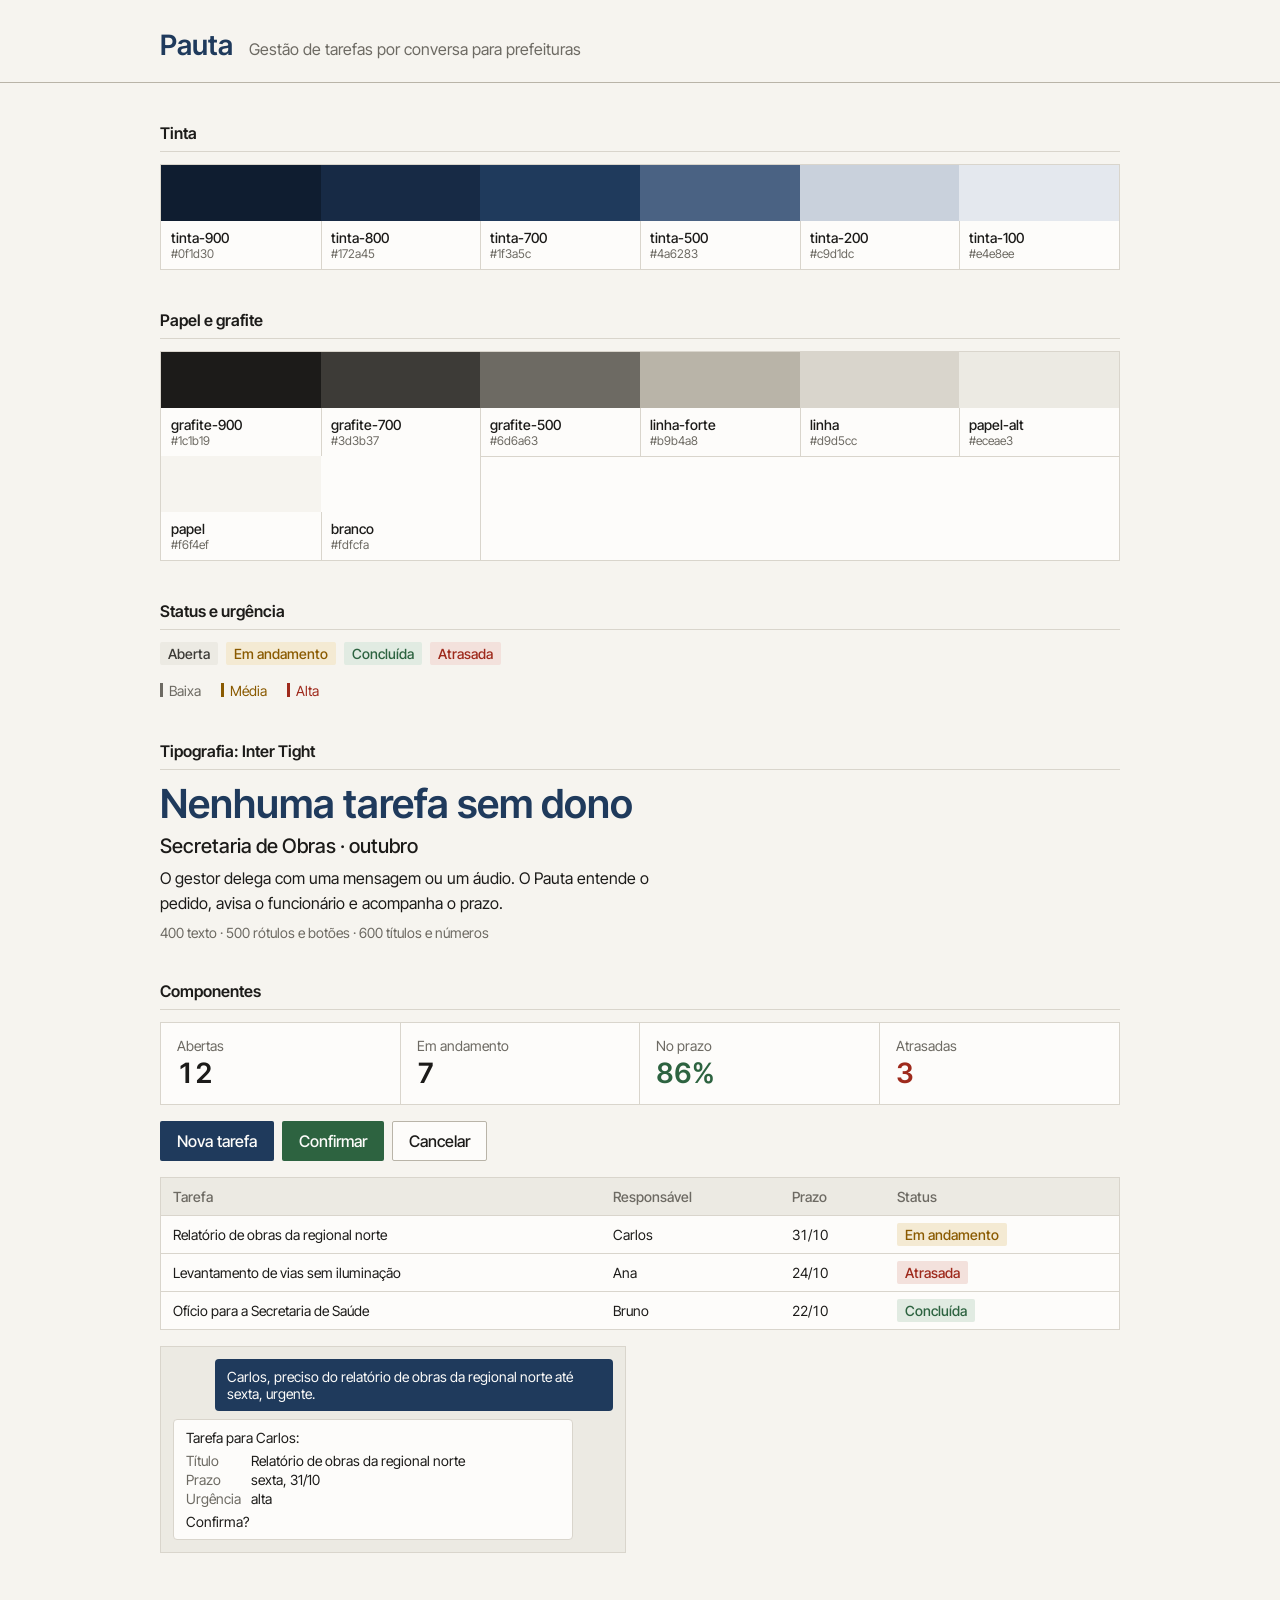
==== design/paleta.html @ 8f881432 "design: adiciona paleta de cores e tipografia do Pauta - tokens.css: fonte Inter Tight (400/500/600)" ====
<!doctype html>
<html lang="pt-BR">
<head>
<meta charset="utf-8">
<meta name="viewport" content="width=device-width, initial-scale=1">
<title>Pauta · Paleta</title>
<link rel="stylesheet" href="tokens.css">
<style>
  body { margin: 0; }
  header { border-bottom: 1px solid var(--linha-forte); }
  header .in, main { max-width: 960px; margin: 0 auto; padding: 0 16px; }
  header .in { display: flex; align-items: baseline; gap: 16px; padding-top: 28px; padding-bottom: 20px; }
  header h1 { font-size: var(--fs-xl); font-weight: var(--fw-semibold); color: var(--primary); margin: 0; }
  header p { margin: 0; color: var(--text-muted); }
  main { padding-bottom: 64px; }
  h2 { font-size: var(--fs-md); font-weight: var(--fw-semibold); margin: 40px 0 12px; padding-bottom: 8px; border-bottom: 1px solid var(--border); }

  .row { display: grid; grid-template-columns: repeat(auto-fill, minmax(140px, 1fr)); border: 1px solid var(--border); background: var(--surface); }
  .sw { border-right: 1px solid var(--border); border-bottom: 1px solid var(--border); margin: 0 -1px -1px 0; font-size: var(--fs-xs); }
  .sw div { height: 56px; }
  .sw span { display: block; padding: 8px 10px; color: var(--text-muted); }
  .sw b { display: block; font-weight: var(--fw-medium); font-size: var(--fs-sm); color: var(--text); }

  .tags { display: flex; gap: 8px; flex-wrap: wrap; }
  .tag { padding: 3px 8px; border-radius: var(--radius-sm); font-size: var(--fs-sm); font-weight: var(--fw-medium); }
  .urg { display: inline-flex; align-items: center; gap: 6px; font-size: var(--fs-sm); color: var(--text-muted); margin-right: 16px; }
  .urg i { width: 3px; height: 14px; background: currentColor; }

  .type p { margin: 8px 0; }

  .kpis { display: grid; grid-template-columns: repeat(auto-fit, minmax(140px, 1fr)); border: 1px solid var(--border); background: var(--surface); }
  .kpi { padding: 14px 16px; border-right: 1px solid var(--border); }
  .kpi:last-child { border-right: 0; }
  .kpi .k { color: var(--text-muted); font-size: var(--fs-sm); }
  .kpi .v { font-size: var(--fs-xl); font-weight: var(--fw-semibold); margin-top: 2px; }

  .btns { display: flex; gap: 8px; flex-wrap: wrap; margin-top: 16px; }
  button { font: inherit; font-weight: var(--fw-medium); border: 1px solid transparent; border-radius: var(--radius-sm); padding: 9px 16px; cursor: pointer; }
  .b1 { background: var(--primary); color: var(--on-primary); }
  .b1:hover { background: var(--primary-hover); }
  .b2 { background: var(--positivo); color: var(--on-primary); }
  .b3 { background: var(--surface); color: var(--text); border-color: var(--linha-forte); }

  table { width: 100%; border-collapse: collapse; background: var(--surface); border: 1px solid var(--border); margin-top: 16px; font-size: var(--fs-sm); }
  th { text-align: left; font-weight: var(--fw-medium); color: var(--text-muted); background: var(--papel-alt); }
  th, td { padding: 10px 12px; border-bottom: 1px solid var(--border); }

  .chat { max-width: 440px; margin-top: 16px; display: grid; gap: 8px; background: var(--papel-alt); padding: 12px; border: 1px solid var(--border); }
  .msg { padding: 9px 12px; border-radius: var(--radius-md); font-size: var(--fs-sm); max-width: 85%; }
  .me { background: var(--primary); color: var(--on-primary); justify-self: end; }
  .bot { background: var(--surface); border: 1px solid var(--border); }
  .bot dl { display: grid; grid-template-columns: auto 1fr; gap: 2px 10px; margin: 6px 0; }
  .bot dt { color: var(--text-muted); }
  .bot dd { margin: 0; }
</style>
</head>
<body>
<header>
  <div class="in">
    <h1>Pauta</h1>
    <p>Gestão de tarefas por conversa para prefeituras</p>
  </div>
</header>
<main>
  <h2>Tinta</h2>
  <div class="row" id="tinta"></div>
  <h2>Papel e grafite</h2>
  <div class="row" id="base"></div>

  <h2>Status e urgência</h2>
  <div class="tags">
    <span class="tag" style="color:var(--status-aberta);background:var(--status-aberta-bg)">Aberta</span>
    <span class="tag" style="color:var(--status-andamento);background:var(--status-andamento-bg)">Em andamento</span>
    <span class="tag" style="color:var(--status-concluida);background:var(--status-concluida-bg)">Concluída</span>
    <span class="tag" style="color:var(--status-atrasada);background:var(--status-atrasada-bg)">Atrasada</span>
  </div>
  <p>
    <span class="urg" style="color:var(--urgencia-baixa)"><i></i>Baixa</span>
    <span class="urg" style="color:var(--urgencia-media)"><i></i>Média</span>
    <span class="urg" style="color:var(--urgencia-alta)"><i></i>Alta</span>
  </p>

  <h2>Tipografia: Inter Tight</h2>
  <div class="type">
    <p style="font-size:var(--fs-2xl);font-weight:600;color:var(--primary);line-height:1.1">Nenhuma tarefa sem dono</p>
    <p style="font-size:var(--fs-lg);font-weight:500">Secretaria de Obras · outubro</p>
    <p style="max-width:60ch;line-height:1.55">O gestor delega com uma mensagem ou um áudio. O Pauta entende o pedido, avisa o funcionário e acompanha o prazo.</p>
    <p style="font-size:var(--fs-sm);color:var(--text-muted)">400 texto · 500 rótulos e botões · 600 títulos e números</p>
  </div>

  <h2>Componentes</h2>
  <div class="kpis">
    <div class="kpi"><div class="k">Abertas</div><div class="v num">12</div></div>
    <div class="kpi"><div class="k">Em andamento</div><div class="v num">7</div></div>
    <div class="kpi"><div class="k">No prazo</div><div class="v num" style="color:var(--positivo)">86%</div></div>
    <div class="kpi"><div class="k">Atrasadas</div><div class="v num" style="color:var(--status-atrasada)">3</div></div>
  </div>
  <div class="btns">
    <button class="b1">Nova tarefa</button>
    <button class="b2">Confirmar</button>
    <button class="b3">Cancelar</button>
  </div>

  <table>
    <tr><th>Tarefa</th><th>Responsável</th><th>Prazo</th><th>Status</th></tr>
    <tr><td>Relatório de obras da regional norte</td><td>Carlos</td><td class="num">31/10</td><td><span class="tag" style="color:var(--status-andamento);background:var(--status-andamento-bg)">Em andamento</span></td></tr>
    <tr><td>Levantamento de vias sem iluminação</td><td>Ana</td><td class="num">24/10</td><td><span class="tag" style="color:var(--status-atrasada);background:var(--status-atrasada-bg)">Atrasada</span></td></tr>
    <tr><td>Ofício para a Secretaria de Saúde</td><td>Bruno</td><td class="num">22/10</td><td><span class="tag" style="color:var(--status-concluida);background:var(--status-concluida-bg)">Concluída</span></td></tr>
  </table>

  <div class="chat">
    <div class="msg me">Carlos, preciso do relatório de obras da regional norte até sexta, urgente.</div>
    <div class="msg bot">
      Tarefa para Carlos:
      <dl><dt>Título</dt><dd>Relatório de obras da regional norte</dd><dt>Prazo</dt><dd>sexta, 31/10</dd><dt>Urgência</dt><dd>alta</dd></dl>
      Confirma?
    </div>
  </div>
</main>
<script>
  const groups = {
    tinta: ["tinta-900","tinta-800","tinta-700","tinta-500","tinta-200","tinta-100"],
    base: ["grafite-900","grafite-700","grafite-500","linha-forte","linha","papel-alt","papel","branco"],
  };
  const css = getComputedStyle(document.documentElement);
  for (const [g, names] of Object.entries(groups)) {
    document.getElementById(g).innerHTML = names.map(n => {
      const v = css.getPropertyValue(`--${n}`).trim();
      return `<div class="sw"><div style="background:${v}"></div><span><b>${n}</b>${v}</span></div>`;
    }).join("");
  }
</script>
</body>
</html>
---- design/tokens.css ----
/* Pauta · design tokens
 * Fonte: Inter Tight (Google Fonts)
 * Paleta: tinta azul de documento oficial sobre papel, com cores de carimbo
 * para os estados. Sem gradientes, raios curtos, pesos contidos.
 */
@import url("https://fonts.googleapis.com/css2?family=Inter+Tight:wght@400;500;600&display=swap");

:root {
  /* Tipografia */
  --font-sans: "Inter Tight", system-ui, -apple-system, "Segoe UI", Roboto, sans-serif;
  --fw-regular: 400;
  --fw-medium: 500;
  --fw-semibold: 600; /* teto: títulos e números */

  --fs-xs: 0.75rem;   /* 12 */
  --fs-sm: 0.875rem;  /* 14 */
  --fs-md: 1rem;      /* 16 */
  --fs-lg: 1.25rem;   /* 20 */
  --fs-xl: 1.75rem;   /* 28 */
  --fs-2xl: 2.5rem;   /* 40 */

  /* Tinta: marca, títulos, botão principal */
  --tinta-900: #0f1d30;
  --tinta-800: #172a45;
  --tinta-700: #1f3a5c; /* cor da marca */
  --tinta-500: #4a6283;
  --tinta-200: #c9d1dc;
  --tinta-100: #e4e8ee;

  /* Papel e grafite: fundos, bordas, texto */
  --papel:      #f6f4ef;
  --papel-alt:  #eceae3;
  --branco:     #fdfcfa;
  --linha:      #d9d5cc;
  --linha-forte:#b9b4a8;
  --grafite-900:#1c1b19;
  --grafite-700:#3d3b37;
  --grafite-500:#6d6a63;

  /* Estados, em cores de carimbo (texto / fundo) */
  --status-aberta:        #3d3b37;
  --status-aberta-bg:     #eceae3;
  --status-andamento:     #8a5a00;
  --status-andamento-bg:  #f4ead3;
  --status-concluida:     #2d6340;
  --status-concluida-bg:  #e1ebe2;
  --status-atrasada:      #9e2a1c;
  --status-atrasada-bg:   #f3e1dc;

  /* Urgência */
  --urgencia-baixa: #6d6a63;
  --urgencia-media: #8a5a00;
  --urgencia-alta:  #9e2a1c;

  /* Papéis semânticos */
  --bg:            var(--papel);
  --surface:       var(--branco);
  --text:          var(--grafite-900);
  --text-muted:    var(--grafite-500);
  --border:        var(--linha);
  --primary:       var(--tinta-700);
  --primary-hover: var(--tinta-800);
  --on-primary:    var(--branco);
  --positivo:      var(--status-concluida); /* confirmar, no prazo */
  --focus-ring:    var(--tinta-500);

  --radius-sm: 2px;
  --radius-md: 4px;
}

html {
  font-family: var(--font-sans);
  font-weight: var(--fw-regular);
  color: var(--text);
  background: var(--bg);
  -webkit-font-smoothing: antialiased;
}

/* Números do dashboard alinhados */
.num {
  font-variant-numeric: tabular-nums;
}
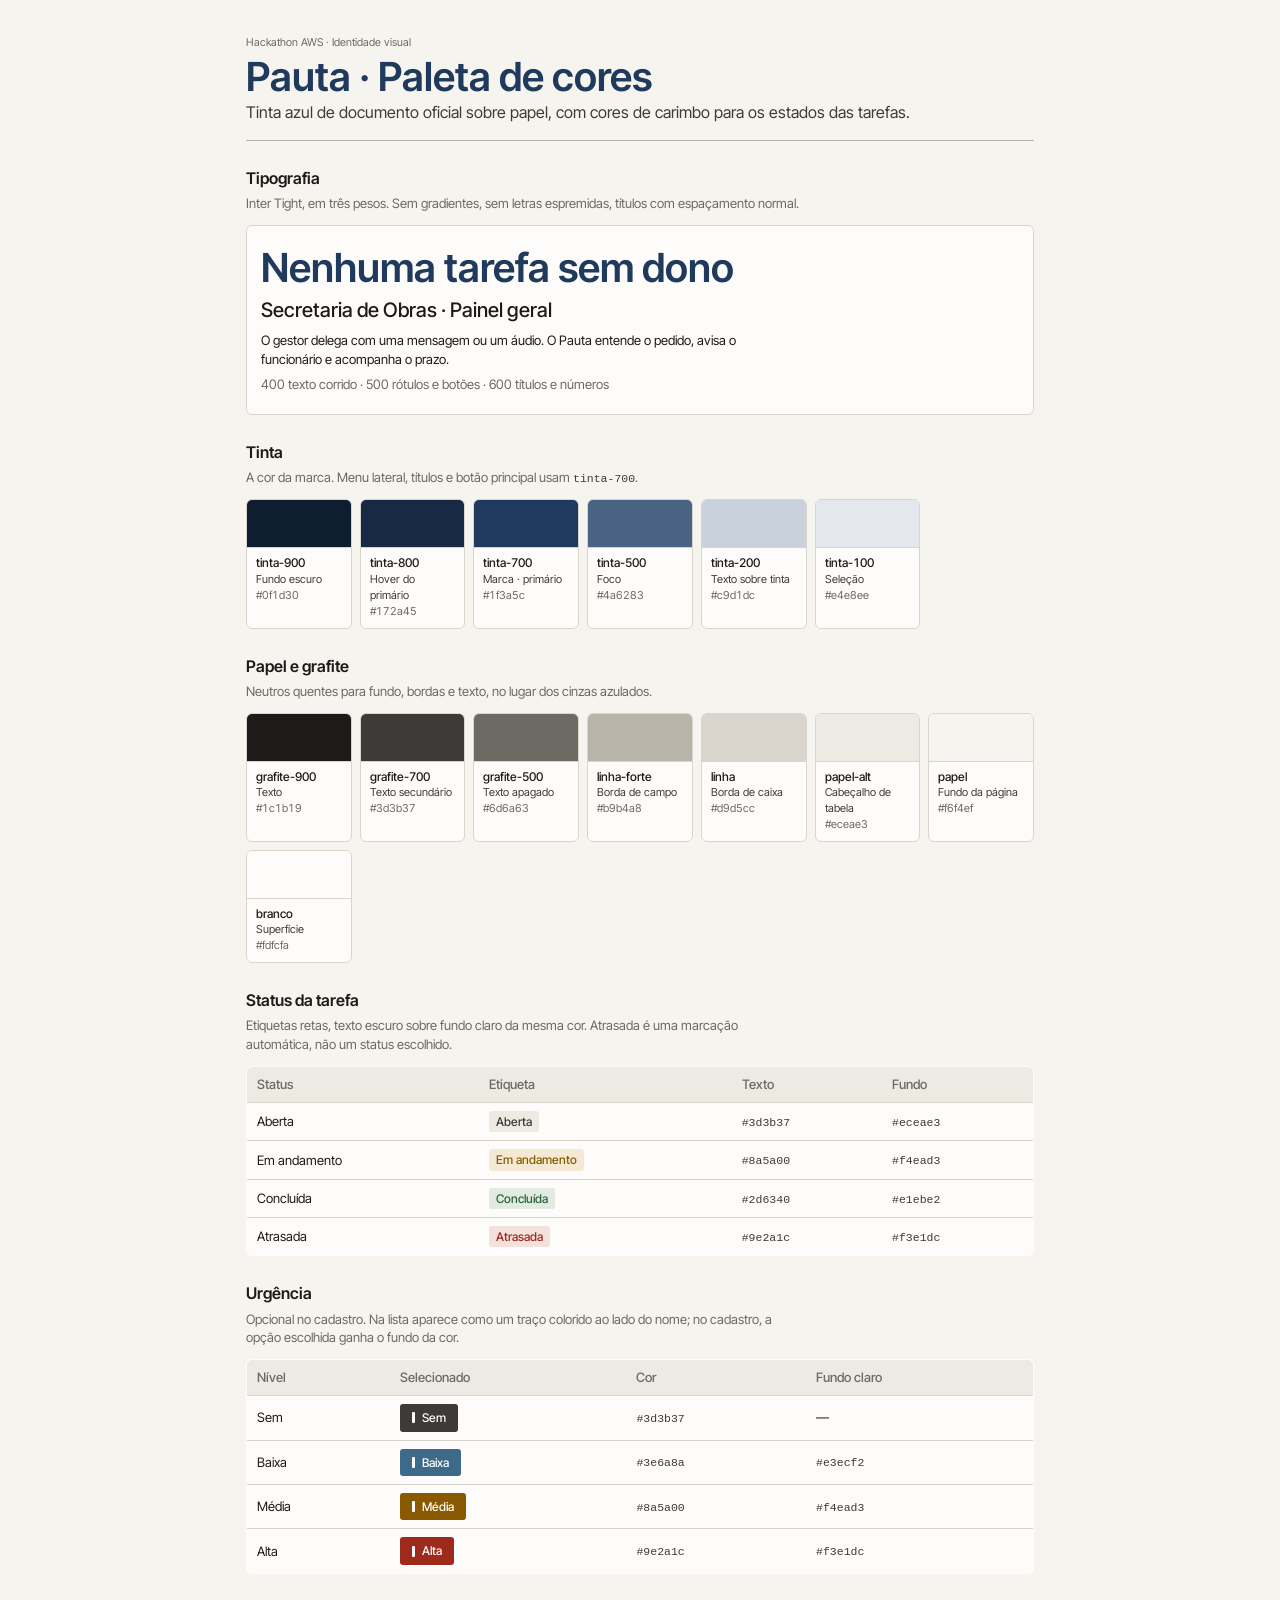
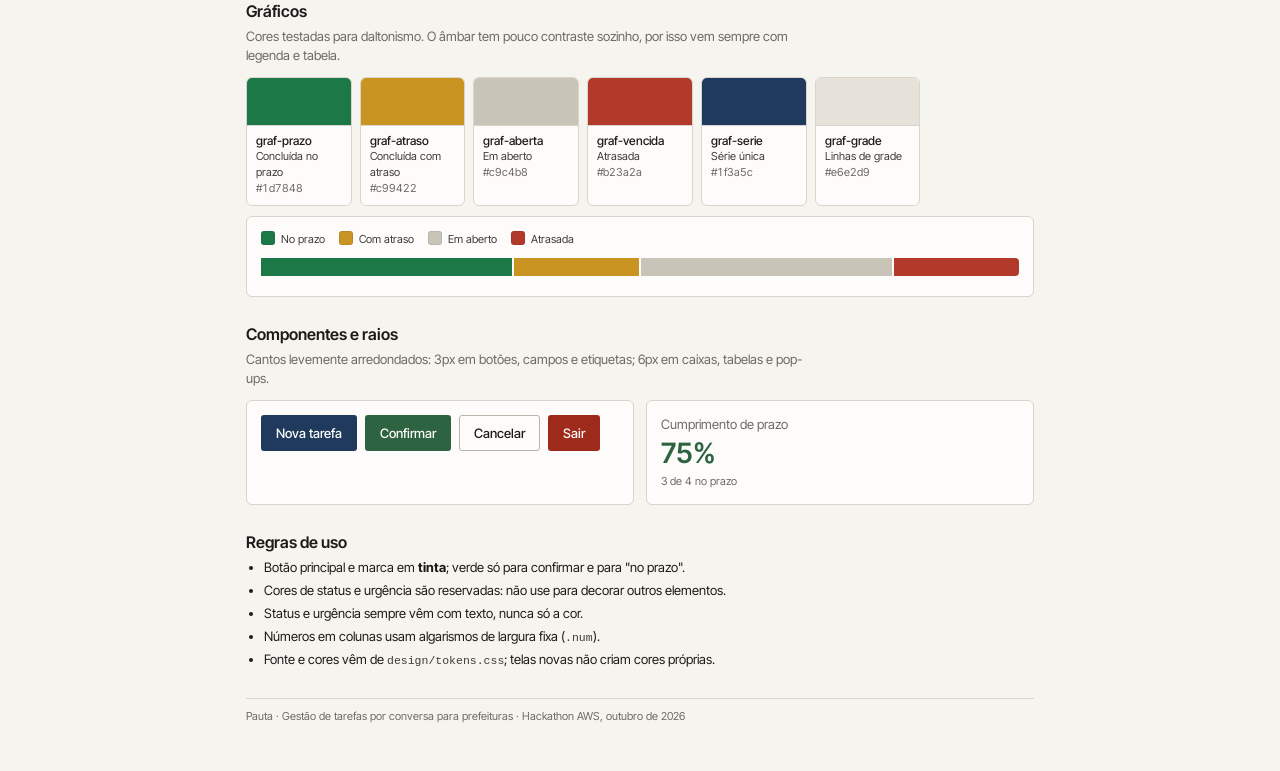
==== commit 8dbd5ce4: "design: atualiza documento da paleta com urgência, gráficos e raios Co-Authored-By: Claude Opus 5.5 " ====
--- a/design/paleta.html
+++ b/design/paleta.html
@@ -3,132 +3,167 @@
 <head>
 <meta charset="utf-8">
 <meta name="viewport" content="width=device-width, initial-scale=1">
-<title>Pauta · Paleta</title>
+<title>Pauta · Paleta de cores</title>
 <link rel="stylesheet" href="tokens.css">
 <style>
-  body { margin: 0; }
-  header { border-bottom: 1px solid var(--linha-forte); }
-  header .in, main { max-width: 960px; margin: 0 auto; padding: 0 16px; }
-  header .in { display: flex; align-items: baseline; gap: 16px; padding-top: 28px; padding-bottom: 20px; }
-  header h1 { font-size: var(--fs-xl); font-weight: var(--fw-semibold); color: var(--primary); margin: 0; }
-  header p { margin: 0; color: var(--text-muted); }
-  main { padding-bottom: 64px; }
-  h2 { font-size: var(--fs-md); font-weight: var(--fw-semibold); margin: 40px 0 12px; padding-bottom: 8px; border-bottom: 1px solid var(--border); }
+  @page { size: A4; margin: 16mm 14mm; }
+  * { box-sizing: border-box; -webkit-print-color-adjust: exact; print-color-adjust: exact; }
+  body { margin: 0; font-size: 13px; line-height: 1.45; background: var(--bg); }
+  main { max-width: 820px; margin: 0 auto; padding: 32px 16px 48px; }
+  @media print { html, body { background: var(--branco); } main { padding: 0; max-width: none; } }
 
-  .row { display: grid; grid-template-columns: repeat(auto-fill, minmax(140px, 1fr)); border: 1px solid var(--border); background: var(--surface); }
-  .sw { border-right: 1px solid var(--border); border-bottom: 1px solid var(--border); margin: 0 -1px -1px 0; font-size: var(--fs-xs); }
-  .sw div { height: 56px; }
-  .sw span { display: block; padding: 8px 10px; color: var(--text-muted); }
-  .sw b { display: block; font-weight: var(--fw-medium); font-size: var(--fs-sm); color: var(--text); }
+  header { padding-bottom: 16px; border-bottom: 1px solid var(--linha-forte); }
+  header small { color: var(--text-muted); }
+  header h1 { margin: 4px 0 2px; font-size: var(--fs-2xl); font-weight: var(--fw-semibold); color: var(--primary); line-height: 1.1; }
+  header p { margin: 0; color: var(--grafite-700); font-size: var(--fs-md); }
 
-  .tags { display: flex; gap: 8px; flex-wrap: wrap; }
-  .tag { padding: 3px 8px; border-radius: var(--radius-sm); font-size: var(--fs-sm); font-weight: var(--fw-medium); }
-  .urg { display: inline-flex; align-items: center; gap: 6px; font-size: var(--fs-sm); color: var(--text-muted); margin-right: 16px; }
-  .urg i { width: 3px; height: 14px; background: currentColor; }
+  section { margin-top: 26px; break-inside: avoid; }
+  h2 { font-size: var(--fs-md); font-weight: var(--fw-semibold); margin: 0 0 4px; }
+  .nota { margin: 0 0 12px; color: var(--text-muted); max-width: 70ch; }
 
-  .type p { margin: 8px 0; }
+  .row { display: grid; grid-template-columns: repeat(auto-fill, minmax(100px, 1fr)); gap: 8px; }
+  .sw { border: 1px solid var(--border); border-radius: var(--radius-md); overflow: hidden; background: var(--surface); }
+  .sw div { height: 48px; border-bottom: 1px solid var(--border); }
+  .sw span { display: block; padding: 6px 9px 8px; color: var(--text-muted); font-size: 11px; font-variant-numeric: tabular-nums; }
+  .sw b { display: block; color: var(--text); font-weight: var(--fw-medium); font-size: 12px; }
+  .sw em { display: block; font-style: normal; color: var(--grafite-700); }
 
-  .kpis { display: grid; grid-template-columns: repeat(auto-fit, minmax(140px, 1fr)); border: 1px solid var(--border); background: var(--surface); }
-  .kpi { padding: 14px 16px; border-right: 1px solid var(--border); }
-  .kpi:last-child { border-right: 0; }
-  .kpi .k { color: var(--text-muted); font-size: var(--fs-sm); }
-  .kpi .v { font-size: var(--fs-xl); font-weight: var(--fw-semibold); margin-top: 2px; }
+  table { width: 100%; border-collapse: collapse; background: var(--surface); border: 1px solid var(--border); border-radius: var(--radius-md); overflow: hidden; }
+  th, td { text-align: left; padding: 8px 10px; border-bottom: 1px solid var(--border); vertical-align: middle; }
+  th { font-weight: var(--fw-medium); color: var(--text-muted); background: var(--papel-alt); }
+  tr:last-child td { border-bottom: 0; }
+  code { font-family: ui-monospace, Consolas, monospace; font-size: 11.5px; color: var(--grafite-700); }
+  .tag { display: inline-block; padding: 2px 7px; border-radius: var(--radius-sm); font-size: 12px; font-weight: var(--fw-medium); }
+  .chip { display: inline-block; width: 14px; height: 14px; border-radius: 3px; vertical-align: -2px; margin-right: 6px; border: 1px solid rgb(0 0 0 / .08); }
+  .opt { display: inline-flex; align-items: center; gap: 7px; padding: 5px 12px; border-radius: var(--radius-sm); color: var(--branco); font-weight: var(--fw-medium); font-size: 12px; }
+  .opt::before { content: ""; width: 3px; height: 11px; border-radius: 1px; background: currentColor; }
 
-  .btns { display: flex; gap: 8px; flex-wrap: wrap; margin-top: 16px; }
-  button { font: inherit; font-weight: var(--fw-medium); border: 1px solid transparent; border-radius: var(--radius-sm); padding: 9px 16px; cursor: pointer; }
-  .b1 { background: var(--primary); color: var(--on-primary); }
-  .b1:hover { background: var(--primary-hover); }
-  .b2 { background: var(--positivo); color: var(--on-primary); }
-  .b3 { background: var(--surface); color: var(--text); border-color: var(--linha-forte); }
-
-  table { width: 100%; border-collapse: collapse; background: var(--surface); border: 1px solid var(--border); margin-top: 16px; font-size: var(--fs-sm); }
-  th { text-align: left; font-weight: var(--fw-medium); color: var(--text-muted); background: var(--papel-alt); }
-  th, td { padding: 10px 12px; border-bottom: 1px solid var(--border); }
-
-  .chat { max-width: 440px; margin-top: 16px; display: grid; gap: 8px; background: var(--papel-alt); padding: 12px; border: 1px solid var(--border); }
-  .msg { padding: 9px 12px; border-radius: var(--radius-md); font-size: var(--fs-sm); max-width: 85%; }
-  .me { background: var(--primary); color: var(--on-primary); justify-self: end; }
-  .bot { background: var(--surface); border: 1px solid var(--border); }
-  .bot dl { display: grid; grid-template-columns: auto 1fr; gap: 2px 10px; margin: 6px 0; }
-  .bot dt { color: var(--text-muted); }
-  .bot dd { margin: 0; }
+  .tipo p { margin: 6px 0; }
+  .demo { display: grid; grid-template-columns: 1fr 1fr; gap: 12px; }
+  .caixa { background: var(--surface); border: 1px solid var(--border); border-radius: var(--radius-md); padding: 14px; }
+  .btns { display: flex; gap: 8px; flex-wrap: wrap; }
+  .btn { border: 1px solid transparent; border-radius: var(--radius-sm); padding: 8px 14px; font-weight: var(--fw-medium); }
+  .barra { display: flex; gap: 2px; height: 18px; margin: 10px 0 6px; }
+  .barra i:last-child { border-radius: 0 4px 4px 0; }
+  .legenda { display: flex; flex-wrap: wrap; gap: 4px 14px; color: var(--grafite-700); font-size: 11px; }
+  ul { margin: 0; padding-left: 18px; }
+  li { margin: 4px 0; }
+  footer { margin-top: 28px; padding-top: 10px; border-top: 1px solid var(--border); color: var(--text-muted); font-size: 11px; }
 </style>
 </head>
 <body>
-<header>
-  <div class="in">
-    <h1>Pauta</h1>
-    <p>Gestão de tarefas por conversa para prefeituras</p>
-  </div>
-</header>
 <main>
-  <h2>Tinta</h2>
-  <div class="row" id="tinta"></div>
-  <h2>Papel e grafite</h2>
-  <div class="row" id="base"></div>
+  <header>
+    <small>Hackathon AWS · Identidade visual</small>
+    <h1>Pauta · Paleta de cores</h1>
+    <p>Tinta azul de documento oficial sobre papel, com cores de carimbo para os estados das tarefas.</p>
+  </header>
 
-  <h2>Status e urgência</h2>
-  <div class="tags">
-    <span class="tag" style="color:var(--status-aberta);background:var(--status-aberta-bg)">Aberta</span>
-    <span class="tag" style="color:var(--status-andamento);background:var(--status-andamento-bg)">Em andamento</span>
-    <span class="tag" style="color:var(--status-concluida);background:var(--status-concluida-bg)">Concluída</span>
-    <span class="tag" style="color:var(--status-atrasada);background:var(--status-atrasada-bg)">Atrasada</span>
-  </div>
-  <p>
-    <span class="urg" style="color:var(--urgencia-baixa)"><i></i>Baixa</span>
-    <span class="urg" style="color:var(--urgencia-media)"><i></i>Média</span>
-    <span class="urg" style="color:var(--urgencia-alta)"><i></i>Alta</span>
-  </p>
+  <section>
+    <h2>Tipografia</h2>
+    <p class="nota">Inter Tight, em três pesos. Sem gradientes, sem letras espremidas, títulos com espaçamento normal.</p>
+    <div class="caixa tipo">
+      <p style="font-size:var(--fs-2xl);font-weight:600;color:var(--primary);line-height:1.1">Nenhuma tarefa sem dono</p>
+      <p style="font-size:var(--fs-lg);font-weight:500">Secretaria de Obras · Painel geral</p>
+      <p style="max-width:62ch">O gestor delega com uma mensagem ou um áudio. O Pauta entende o pedido, avisa o funcionário e acompanha o prazo.</p>
+      <p style="color:var(--text-muted)">400 texto corrido · 500 rótulos e botões · 600 títulos e números</p>
+    </div>
+  </section>
 
-  <h2>Tipografia: Inter Tight</h2>
-  <div class="type">
-    <p style="font-size:var(--fs-2xl);font-weight:600;color:var(--primary);line-height:1.1">Nenhuma tarefa sem dono</p>
-    <p style="font-size:var(--fs-lg);font-weight:500">Secretaria de Obras · outubro</p>
-    <p style="max-width:60ch;line-height:1.55">O gestor delega com uma mensagem ou um áudio. O Pauta entende o pedido, avisa o funcionário e acompanha o prazo.</p>
-    <p style="font-size:var(--fs-sm);color:var(--text-muted)">400 texto · 500 rótulos e botões · 600 títulos e números</p>
-  </div>
+  <section>
+    <h2>Tinta</h2>
+    <p class="nota">A cor da marca. Menu lateral, títulos e botão principal usam <code>tinta-700</code>.</p>
+    <div class="row" data-grupo="tinta-900:Fundo escuro,tinta-800:Hover do primário,tinta-700:Marca · primário,tinta-500:Foco,tinta-200:Texto sobre tinta,tinta-100:Seleção"></div>
+  </section>
 
-  <h2>Componentes</h2>
-  <div class="kpis">
-    <div class="kpi"><div class="k">Abertas</div><div class="v num">12</div></div>
-    <div class="kpi"><div class="k">Em andamento</div><div class="v num">7</div></div>
-    <div class="kpi"><div class="k">No prazo</div><div class="v num" style="color:var(--positivo)">86%</div></div>
-    <div class="kpi"><div class="k">Atrasadas</div><div class="v num" style="color:var(--status-atrasada)">3</div></div>
-  </div>
-  <div class="btns">
-    <button class="b1">Nova tarefa</button>
-    <button class="b2">Confirmar</button>
-    <button class="b3">Cancelar</button>
-  </div>
+  <section>
+    <h2>Papel e grafite</h2>
+    <p class="nota">Neutros quentes para fundo, bordas e texto, no lugar dos cinzas azulados.</p>
+    <div class="row" data-grupo="grafite-900:Texto,grafite-700:Texto secundário,grafite-500:Texto apagado,linha-forte:Borda de campo,linha:Borda de caixa,papel-alt:Cabeçalho de tabela,papel:Fundo da página,branco:Superfície"></div>
+  </section>
 
-  <table>
-    <tr><th>Tarefa</th><th>Responsável</th><th>Prazo</th><th>Status</th></tr>
-    <tr><td>Relatório de obras da regional norte</td><td>Carlos</td><td class="num">31/10</td><td><span class="tag" style="color:var(--status-andamento);background:var(--status-andamento-bg)">Em andamento</span></td></tr>
-    <tr><td>Levantamento de vias sem iluminação</td><td>Ana</td><td class="num">24/10</td><td><span class="tag" style="color:var(--status-atrasada);background:var(--status-atrasada-bg)">Atrasada</span></td></tr>
-    <tr><td>Ofício para a Secretaria de Saúde</td><td>Bruno</td><td class="num">22/10</td><td><span class="tag" style="color:var(--status-concluida);background:var(--status-concluida-bg)">Concluída</span></td></tr>
-  </table>
+  <section>
+    <h2>Status da tarefa</h2>
+    <p class="nota">Etiquetas retas, texto escuro sobre fundo claro da mesma cor. Atrasada é uma marcação automática, não um status escolhido.</p>
+    <table>
+      <tr><th>Status</th><th>Etiqueta</th><th>Texto</th><th>Fundo</th></tr>
+      <tr><td>Aberta</td><td><span class="tag" style="color:var(--status-aberta);background:var(--status-aberta-bg)">Aberta</span></td><td><code data-hex="status-aberta"></code></td><td><code data-hex="status-aberta-bg"></code></td></tr>
+      <tr><td>Em andamento</td><td><span class="tag" style="color:var(--status-andamento);background:var(--status-andamento-bg)">Em andamento</span></td><td><code data-hex="status-andamento"></code></td><td><code data-hex="status-andamento-bg"></code></td></tr>
+      <tr><td>Concluída</td><td><span class="tag" style="color:var(--status-concluida);background:var(--status-concluida-bg)">Concluída</span></td><td><code data-hex="status-concluida"></code></td><td><code data-hex="status-concluida-bg"></code></td></tr>
+      <tr><td>Atrasada</td><td><span class="tag" style="color:var(--status-atrasada);background:var(--status-atrasada-bg)">Atrasada</span></td><td><code data-hex="status-atrasada"></code></td><td><code data-hex="status-atrasada-bg"></code></td></tr>
+    </table>
+  </section>
 
-  <div class="chat">
-    <div class="msg me">Carlos, preciso do relatório de obras da regional norte até sexta, urgente.</div>
-    <div class="msg bot">
-      Tarefa para Carlos:
-      <dl><dt>Título</dt><dd>Relatório de obras da regional norte</dd><dt>Prazo</dt><dd>sexta, 31/10</dd><dt>Urgência</dt><dd>alta</dd></dl>
-      Confirma?
+  <section>
+    <h2>Urgência</h2>
+    <p class="nota">Opcional no cadastro. Na lista aparece como um traço colorido ao lado do nome; no cadastro, a opção escolhida ganha o fundo da cor.</p>
+    <table>
+      <tr><th>Nível</th><th>Selecionado</th><th>Cor</th><th>Fundo claro</th></tr>
+      <tr><td>Sem</td><td><span class="opt" style="background:var(--grafite-700)">Sem</span></td><td><code data-hex="grafite-700"></code></td><td>—</td></tr>
+      <tr><td>Baixa</td><td><span class="opt" style="background:var(--urgencia-baixa)">Baixa</span></td><td><code data-hex="urgencia-baixa"></code></td><td><code data-hex="urgencia-baixa-bg"></code></td></tr>
+      <tr><td>Média</td><td><span class="opt" style="background:var(--urgencia-media)">Média</span></td><td><code data-hex="urgencia-media"></code></td><td><code data-hex="urgencia-media-bg"></code></td></tr>
+      <tr><td>Alta</td><td><span class="opt" style="background:var(--urgencia-alta)">Alta</span></td><td><code data-hex="urgencia-alta"></code></td><td><code data-hex="urgencia-alta-bg"></code></td></tr>
+    </table>
+  </section>
+
+  <section>
+    <h2>Gráficos</h2>
+    <p class="nota">Cores testadas para daltonismo. O âmbar tem pouco contraste sozinho, por isso vem sempre com legenda e tabela.</p>
+    <div class="row" data-grupo="graf-prazo:Concluída no prazo,graf-atraso:Concluída com atraso,graf-aberta:Em aberto,graf-vencida:Atrasada,graf-serie:Série única,graf-grade:Linhas de grade"></div>
+    <div class="caixa" style="margin-top:10px">
+      <div class="legenda">
+        <span><i class="chip" style="background:var(--graf-prazo)"></i>No prazo</span>
+        <span><i class="chip" style="background:var(--graf-atraso)"></i>Com atraso</span>
+        <span><i class="chip" style="background:var(--graf-aberta)"></i>Em aberto</span>
+        <span><i class="chip" style="background:var(--graf-vencida)"></i>Atrasada</span>
+      </div>
+      <div class="barra"><i style="flex:2;background:var(--graf-prazo)"></i><i style="flex:1;background:var(--graf-atraso)"></i><i style="flex:2;background:var(--graf-aberta)"></i><i style="flex:1;background:var(--graf-vencida)"></i></div>
     </div>
-  </div>
+  </section>
+
+  <section>
+    <h2>Componentes e raios</h2>
+    <p class="nota">Cantos levemente arredondados: 3px em botões, campos e etiquetas; 6px em caixas, tabelas e pop-ups.</p>
+    <div class="demo">
+      <div class="caixa">
+        <div class="btns">
+          <span class="btn" style="background:var(--primary);color:var(--on-primary)">Nova tarefa</span>
+          <span class="btn" style="background:var(--positivo);color:var(--on-primary)">Confirmar</span>
+          <span class="btn" style="background:var(--surface);border-color:var(--linha-forte)">Cancelar</span>
+          <span class="btn" style="background:var(--status-atrasada);color:var(--branco)">Sair</span>
+        </div>
+      </div>
+      <div class="caixa">
+        <div style="color:var(--text-muted)">Cumprimento de prazo</div>
+        <div style="font-size:var(--fs-xl);font-weight:600;color:var(--positivo)">75%</div>
+        <div style="color:var(--text-muted);font-size:11px">3 de 4 no prazo</div>
+      </div>
+    </div>
+  </section>
+
+  <section>
+    <h2>Regras de uso</h2>
+    <ul>
+      <li>Botão principal e marca em <b>tinta</b>; verde só para confirmar e para "no prazo".</li>
+      <li>Cores de status e urgência são reservadas: não use para decorar outros elementos.</li>
+      <li>Status e urgência sempre vêm com texto, nunca só a cor.</li>
+      <li>Números em colunas usam algarismos de largura fixa (<code>.num</code>).</li>
+      <li>Fonte e cores vêm de <code>design/tokens.css</code>; telas novas não criam cores próprias.</li>
+    </ul>
+  </section>
+
+  <footer>Pauta · Gestão de tarefas por conversa para prefeituras · Hackathon AWS, outubro de 2026</footer>
 </main>
 <script>
-  const groups = {
-    tinta: ["tinta-900","tinta-800","tinta-700","tinta-500","tinta-200","tinta-100"],
-    base: ["grafite-900","grafite-700","grafite-500","linha-forte","linha","papel-alt","papel","branco"],
-  };
   const css = getComputedStyle(document.documentElement);
-  for (const [g, names] of Object.entries(groups)) {
-    document.getElementById(g).innerHTML = names.map(n => {
-      const v = css.getPropertyValue(`--${n}`).trim();
-      return `<div class="sw"><div style="background:${v}"></div><span><b>${n}</b>${v}</span></div>`;
+  const hex = (n) => css.getPropertyValue(`--${n}`).trim();
+  document.querySelectorAll("[data-grupo]").forEach(el => {
+    el.innerHTML = el.dataset.grupo.split(",").map(par => {
+      const [n, uso] = par.split(":");
+      return `<div class="sw"><div style="background:var(--${n})"></div><span><b>${n}</b><em>${uso}</em>${hex(n)}</span></div>`;
     }).join("");
-  }
+  });
+  document.querySelectorAll("[data-hex]").forEach(el => el.textContent = hex(el.dataset.hex));
 </script>
 </body>
 </html>
--- a/design/tokens.css
+++ b/design/tokens.css
@@ -48,9 +48,12 @@
   --status-atrasada-bg:   #f3e1dc;
 
   /* Urgência */
-  --urgencia-baixa: #6d6a63;
-  --urgencia-media: #8a5a00;
-  --urgencia-alta:  #9e2a1c;
+  --urgencia-baixa:    #3e6a8a;
+  --urgencia-baixa-bg: #e3ecf2;
+  --urgencia-media:    #8a5a00;
+  --urgencia-media-bg: #f4ead3;
+  --urgencia-alta:     #9e2a1c;
+  --urgencia-alta-bg:  #f3e1dc;
 
   /* Papéis semânticos */
   --bg:            var(--papel);
@@ -64,8 +67,16 @@
   --positivo:      var(--status-concluida); /* confirmar, no prazo */
   --focus-ring:    var(--tinta-500);
 
-  --radius-sm: 2px;
-  --radius-md: 4px;
+  /* Gráficos (validados para daltonismo; o âmbar sempre vem com legenda e tabela) */
+  --graf-prazo:   #1d7848; /* concluída no prazo */
+  --graf-atraso:  #c99422; /* concluída com atraso */
+  --graf-vencida: #b23a2a; /* em aberto e vencida */
+  --graf-aberta:  #c9c4b8; /* em aberto, dentro do prazo */
+  --graf-serie:   var(--tinta-700);
+  --graf-grade:   #e6e2d9;
+
+  --radius-sm: 3px; /* botões, campos, etiquetas */
+  --radius-md: 6px; /* caixas, tabelas, painéis */
 }
 
 html {
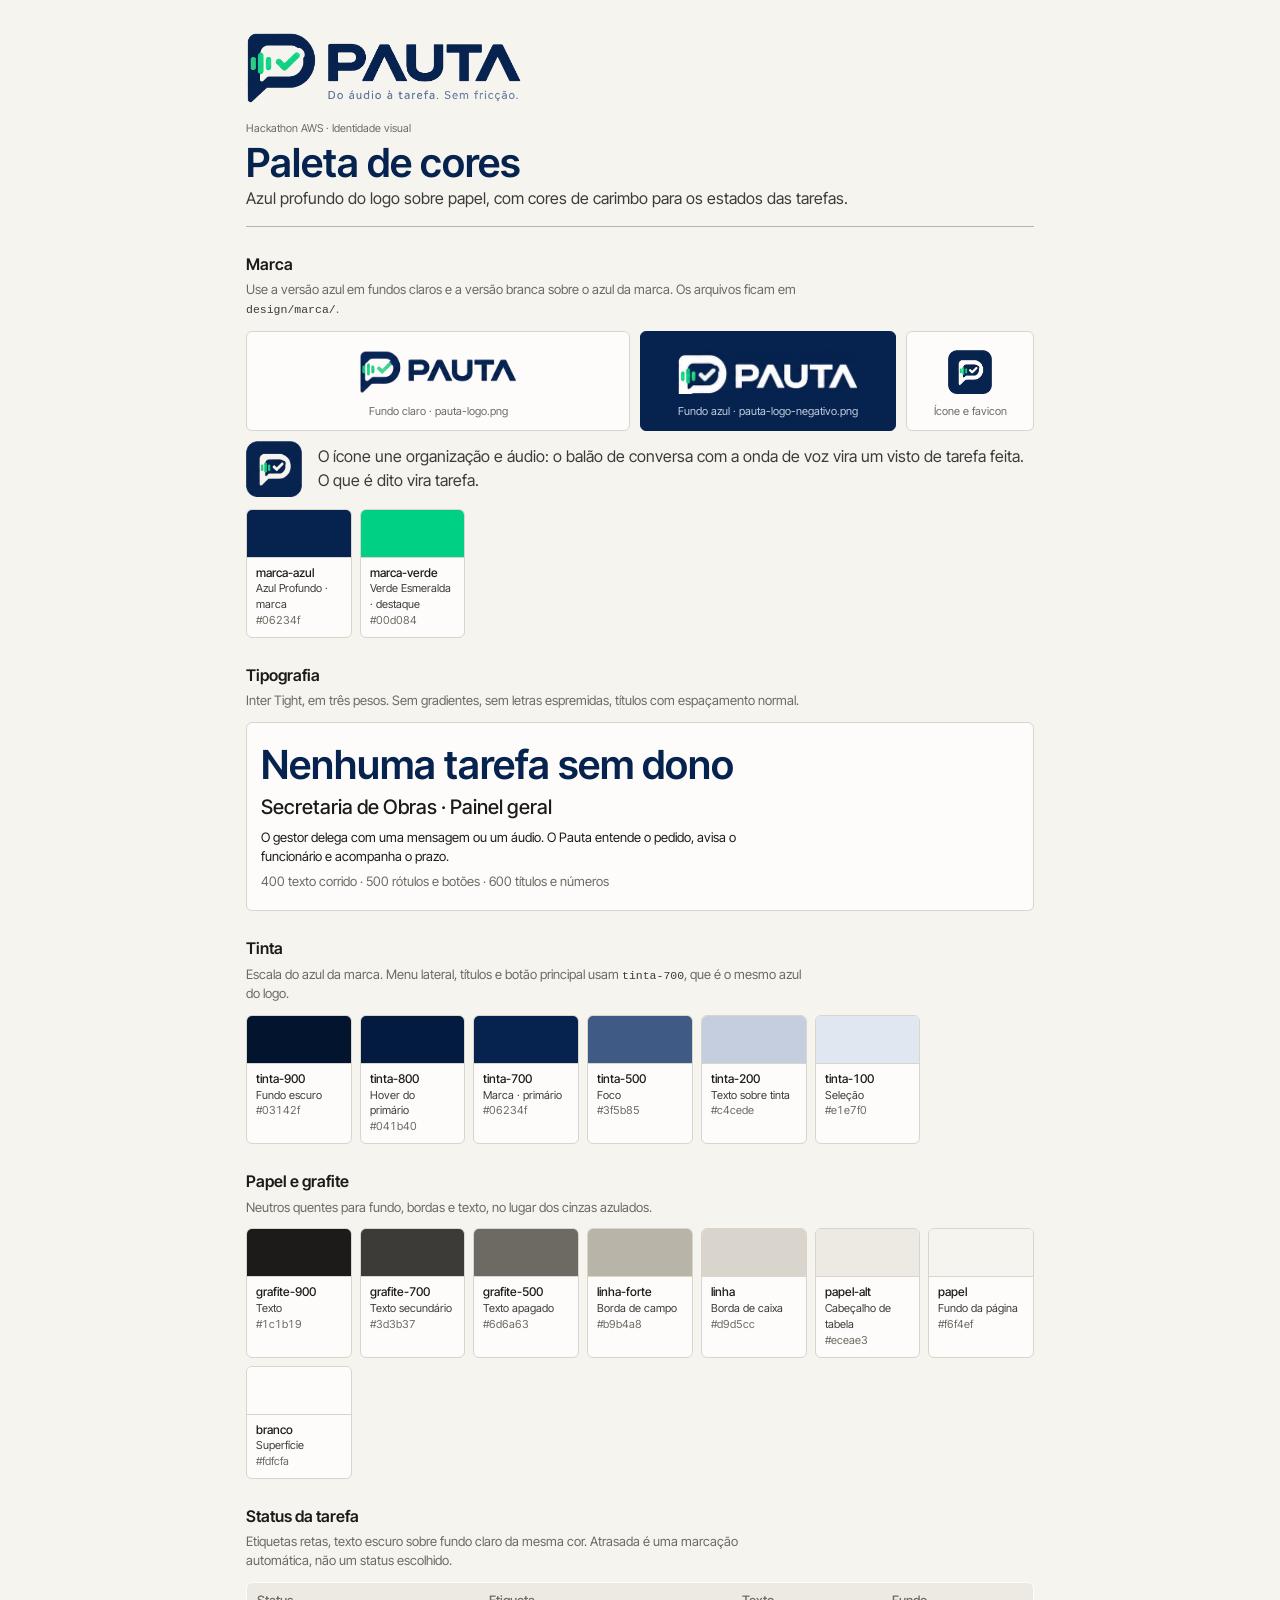
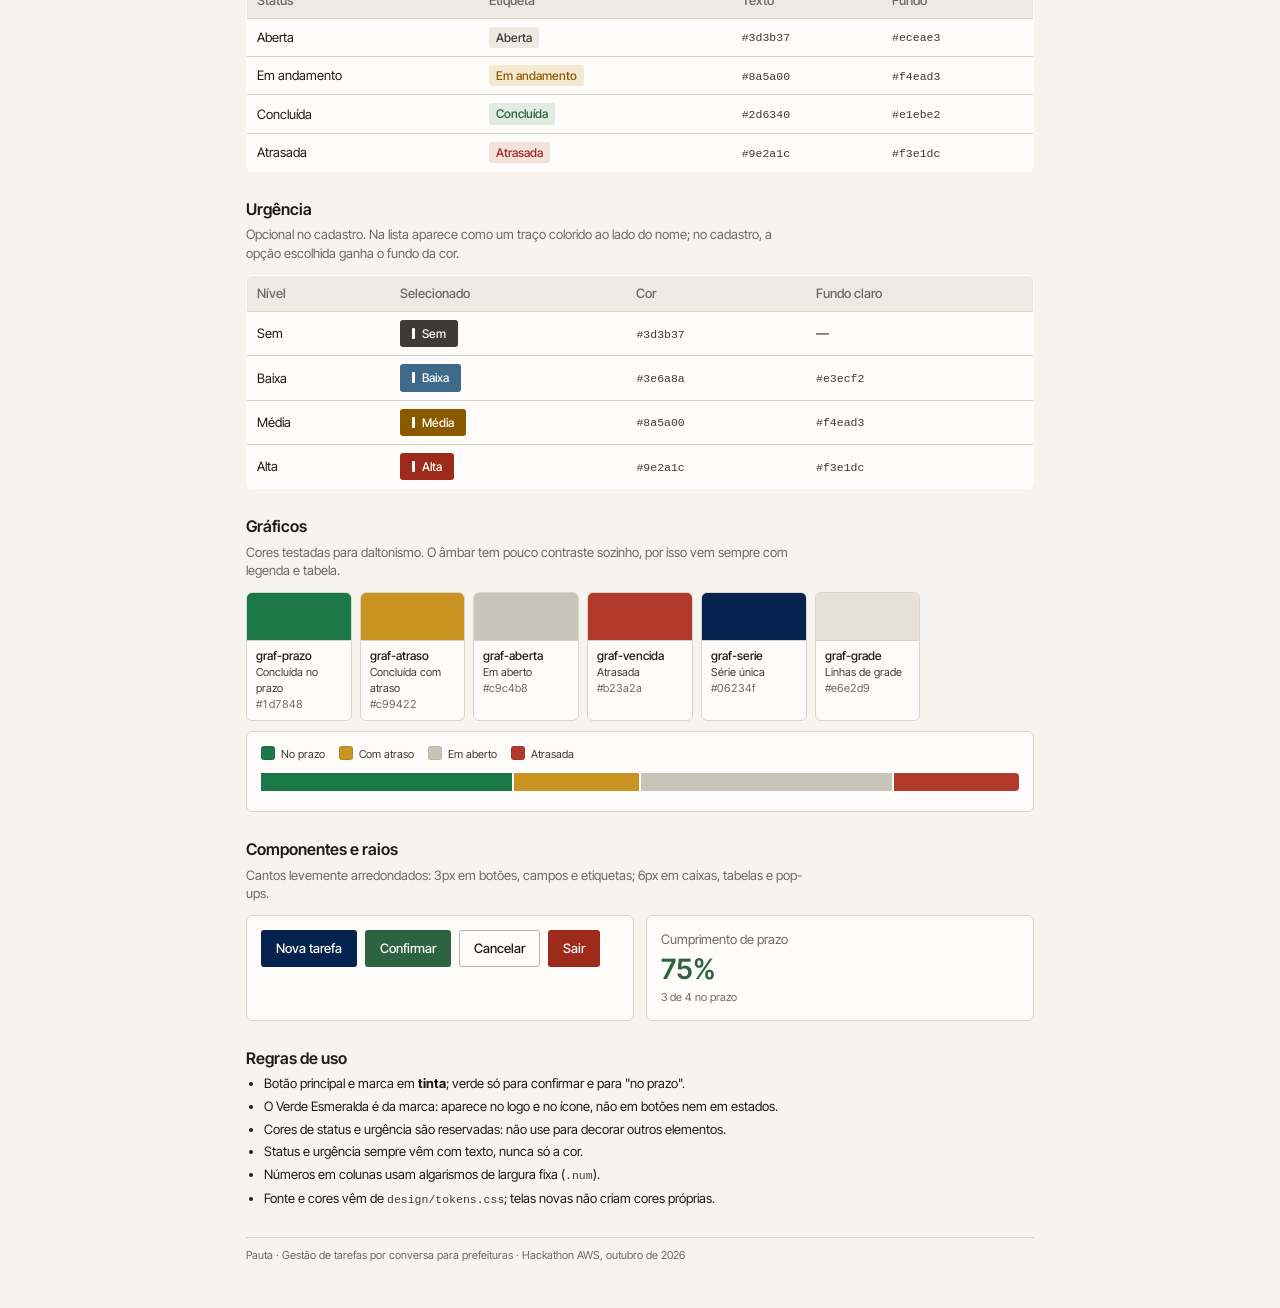
==== commit 0f3343d9: "design: aplica logos do Pauta nas telas e na paleta - design/marca: arquivos originais do kit e vers" ====
--- a/design/paleta.html
+++ b/design/paleta.html
@@ -5,6 +5,7 @@
 <meta name="viewport" content="width=device-width, initial-scale=1">
 <title>Pauta · Paleta de cores</title>
 <link rel="stylesheet" href="tokens.css">
+<link rel="icon" href="marca/pauta-icone.png">
 <style>
   @page { size: A4; margin: 16mm 14mm; }
   * { box-sizing: border-box; -webkit-print-color-adjust: exact; print-color-adjust: exact; }
@@ -13,6 +14,16 @@
   @media print { html, body { background: var(--branco); } main { padding: 0; max-width: none; } }
 
   header { padding-bottom: 16px; border-bottom: 1px solid var(--linha-forte); }
+  header .logo { height: 72px; width: auto; display: block; margin-bottom: 14px; }
+  .marcas { display: grid; grid-template-columns: 3fr 2fr 1fr; gap: 10px; }
+  .marcas figure { margin: 0; border: 1px solid var(--border); border-radius: var(--radius-md); background: var(--branco); padding: 18px 14px 10px; display: grid; gap: 10px; align-content: space-between; justify-items: center; }
+  .marcas figure.escuro { background: var(--marca-azul); border-color: var(--marca-azul); }
+  .marcas img { max-width: 100%; height: 44px; width: auto; }
+  .marcas figcaption { color: var(--text-muted); font-size: 11px; }
+  .marcas .escuro figcaption { color: var(--tinta-200); }
+  .conceito { display: grid; grid-template-columns: auto 1fr; gap: 16px; align-items: center; margin-top: 10px; }
+  .conceito img { height: 56px; }
+  .conceito p { margin: 0; color: var(--grafite-700); font-size: var(--fs-md); }
   header small { color: var(--text-muted); }
   header h1 { margin: 4px 0 2px; font-size: var(--fs-2xl); font-weight: var(--fw-semibold); color: var(--primary); line-height: 1.1; }
   header p { margin: 0; color: var(--grafite-700); font-size: var(--fs-md); }
@@ -54,10 +65,26 @@
 <body>
 <main>
   <header>
+    <img class="logo" src="marca/pauta-logo-slogan.png" alt="Pauta · Do áudio à tarefa. Sem fricção.">
     <small>Hackathon AWS · Identidade visual</small>
-    <h1>Pauta · Paleta de cores</h1>
-    <p>Tinta azul de documento oficial sobre papel, com cores de carimbo para os estados das tarefas.</p>
+    <h1>Paleta de cores</h1>
+    <p>Azul profundo do logo sobre papel, com cores de carimbo para os estados das tarefas.</p>
   </header>
+
+  <section>
+    <h2>Marca</h2>
+    <p class="nota">Use a versão azul em fundos claros e a versão branca sobre o azul da marca. Os arquivos ficam em <code>design/marca/</code>.</p>
+    <div class="marcas">
+      <figure><img src="marca/pauta-logo.png" alt="Logo Pauta"><figcaption>Fundo claro · pauta-logo.png</figcaption></figure>
+      <figure class="escuro"><img src="marca/pauta-logo-negativo.png" alt="Logo Pauta em branco"><figcaption>Fundo azul · pauta-logo-negativo.png</figcaption></figure>
+      <figure><img src="marca/pauta-icone.png" alt="Ícone do app"><figcaption>Ícone e favicon</figcaption></figure>
+    </div>
+    <div class="conceito">
+      <img src="marca/pauta-icone.png" alt="">
+      <p>O ícone une organização e áudio: o balão de conversa com a onda de voz vira um visto de tarefa feita. O que é dito vira tarefa.</p>
+    </div>
+    <div class="row" style="margin-top:12px" data-grupo="marca-azul:Azul Profundo · marca,marca-verde:Verde Esmeralda · destaque"></div>
+  </section>
 
   <section>
     <h2>Tipografia</h2>
@@ -72,7 +99,7 @@
 
   <section>
     <h2>Tinta</h2>
-    <p class="nota">A cor da marca. Menu lateral, títulos e botão principal usam <code>tinta-700</code>.</p>
+    <p class="nota">Escala do azul da marca. Menu lateral, títulos e botão principal usam <code>tinta-700</code>, que é o mesmo azul do logo.</p>
     <div class="row" data-grupo="tinta-900:Fundo escuro,tinta-800:Hover do primário,tinta-700:Marca · primário,tinta-500:Foco,tinta-200:Texto sobre tinta,tinta-100:Seleção"></div>
   </section>
 
@@ -145,6 +172,7 @@
     <h2>Regras de uso</h2>
     <ul>
       <li>Botão principal e marca em <b>tinta</b>; verde só para confirmar e para "no prazo".</li>
+      <li>O Verde Esmeralda é da marca: aparece no logo e no ícone, não em botões nem em estados.</li>
       <li>Cores de status e urgência são reservadas: não use para decorar outros elementos.</li>
       <li>Status e urgência sempre vêm com texto, nunca só a cor.</li>
       <li>Números em colunas usam algarismos de largura fixa (<code>.num</code>).</li>
--- a/design/tokens.css
+++ b/design/tokens.css
@@ -19,13 +19,17 @@
   --fs-xl: 1.75rem;   /* 28 */
   --fs-2xl: 2.5rem;   /* 40 */
 
+  /* Marca (medidas no logo) */
+  --marca-azul:  #06234f; /* Azul Profundo */
+  --marca-verde: #00d084; /* Verde Esmeralda: só no logo e em destaques da marca */
+
   /* Tinta: marca, títulos, botão principal */
-  --tinta-900: #0f1d30;
-  --tinta-800: #172a45;
-  --tinta-700: #1f3a5c; /* cor da marca */
-  --tinta-500: #4a6283;
-  --tinta-200: #c9d1dc;
-  --tinta-100: #e4e8ee;
+  --tinta-900: #03142f;
+  --tinta-800: #041b40;
+  --tinta-700: #06234f; /* = azul do logo */
+  --tinta-500: #3f5b85;
+  --tinta-200: #c4cede;
+  --tinta-100: #e1e7f0;
 
   /* Papel e grafite: fundos, bordas, texto */
   --papel:      #f6f4ef;
